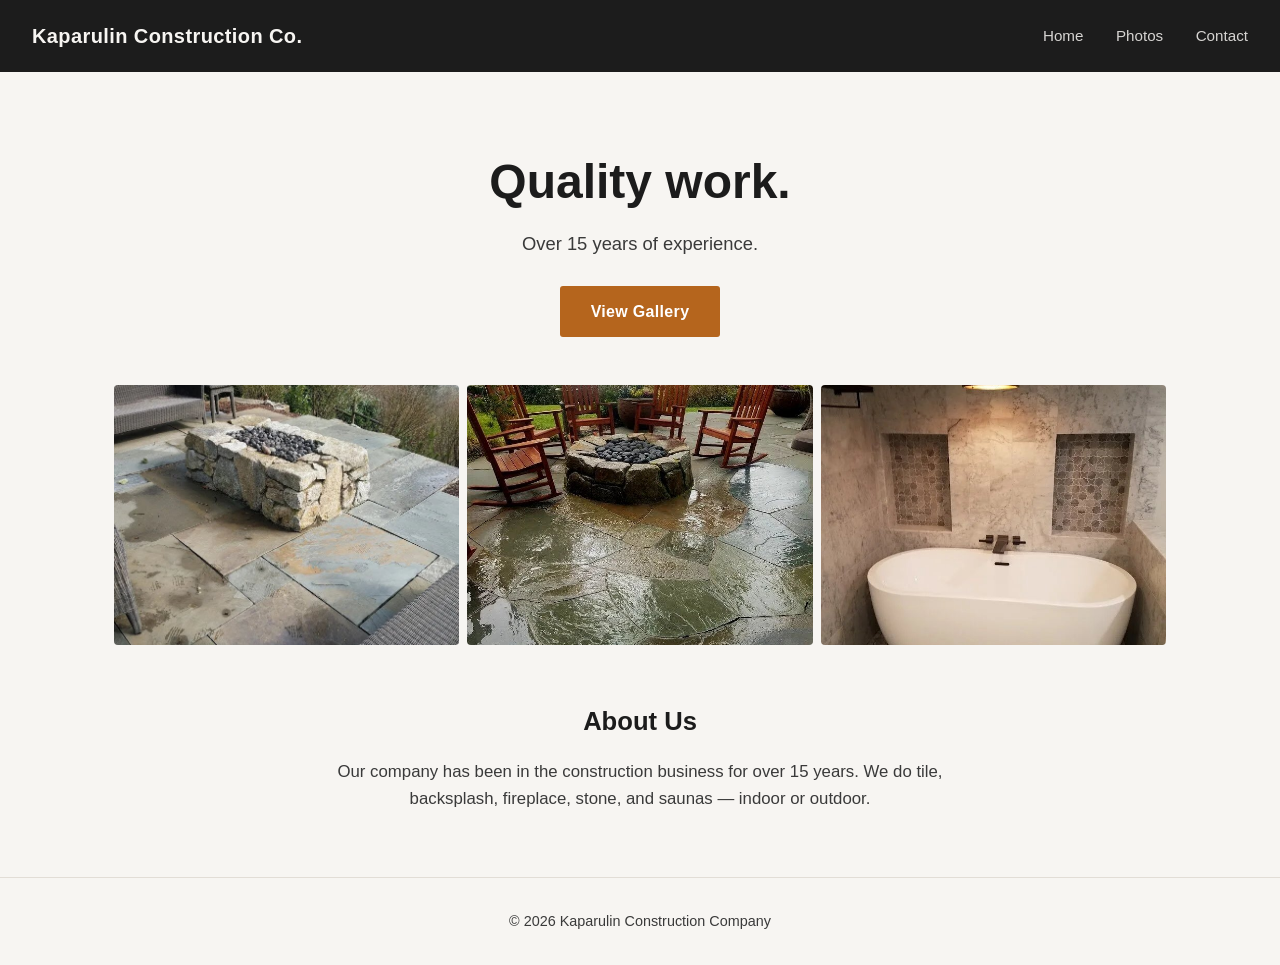
==== index.html @ 2d28776e "Initial site: gallery, home, contact pages" ====
<!DOCTYPE html>
<html lang="en">
<head>
<meta charset="UTF-8">
<meta name="viewport" content="width=device-width, initial-scale=1.0">
<title>Kaparulin Construction Company</title>
<meta name="description" content="Kaparulin Construction Company — tile, backsplash, fireplace, stone, and sauna work, indoor or outdoor. Over 15 years of experience.">
<link rel="stylesheet" href="style.css">
</head>
<body>

<header>
  <div class="brand">Kaparulin Construction Co.</div>
  <nav>
    <a href="index.html">Home</a>
    <a href="gallery.html">Photos</a>
    <a href="contact.html">Contact</a>
  </nav>
</header>

<section class="hero">
  <h1>Quality work.</h1>
  <p>Over 15 years of experience.</p>
  <a href="gallery.html" class="cta">View Gallery</a>
</section>

<div class="featured">
  <img src="images/photo01.jpg" alt="Tile and stone construction work" loading="lazy">
  <img src="images/photo03.jpg" alt="Fireplace and stone construction work" loading="lazy">
  <img src="images/photo02.jpg" alt="Sauna and tile construction work" loading="lazy">
</div>

<section class="about">
  <h2>About Us</h2>
  <p>Our company has been in the construction business for over 15 years. We do tile, backsplash, fireplace, stone, and saunas — indoor or outdoor.</p>
</section>

<footer>
  &copy; <span id="year"></span> Kaparulin Construction Company
</footer>

<script>document.getElementById('year').textContent = new Date().getFullYear();</script>
</body>
</html>
---- style.css ----
:root {
  --charcoal: #1c1c1c;
  --stone: #3a3a3a;
  --cream: #f7f5f2;
  --accent: #b5651d;
  --line: #e2ddd6;
}

* { box-sizing: border-box; }

body {
  margin: 0;
  font-family: -apple-system, BlinkMacSystemFont, "Segoe UI", Helvetica, Arial, sans-serif;
  background: var(--cream);
  color: var(--charcoal);
  line-height: 1.6;
}

a { color: inherit; text-decoration: none; }

header {
  display: flex;
  justify-content: space-between;
  align-items: center;
  padding: 1.25rem 2rem;
  background: var(--charcoal);
  color: var(--cream);
  position: sticky;
  top: 0;
  z-index: 100;
}

header .brand {
  font-size: 1.25rem;
  font-weight: 700;
  letter-spacing: 0.02em;
}

nav a {
  margin-left: 1.75rem;
  font-size: 0.95rem;
  font-weight: 500;
  opacity: 0.85;
  transition: opacity 0.15s;
}

nav a:hover { opacity: 1; }

.hero {
  text-align: center;
  padding: 4.5rem 1.5rem 3rem;
}

.hero h1 {
  font-size: clamp(1.9rem, 4vw, 3rem);
  margin: 0 0 0.5rem;
  font-weight: 800;
}

.hero p {
  font-size: 1.15rem;
  color: var(--stone);
  margin: 0;
}

.hero .cta {
  display: inline-block;
  margin-top: 1.75rem;
  padding: 0.8rem 1.9rem;
  background: var(--accent);
  color: #fff;
  border-radius: 3px;
  font-weight: 600;
  letter-spacing: 0.02em;
}

.featured {
  display: grid;
  grid-template-columns: repeat(3, 1fr);
  gap: 0.5rem;
  max-width: 1100px;
  margin: 0 auto 3.5rem;
  padding: 0 1.5rem;
}

.featured img {
  width: 100%;
  height: 260px;
  object-fit: cover;
  border-radius: 4px;
}

.about {
  max-width: 720px;
  margin: 0 auto 4rem;
  padding: 0 1.5rem;
  text-align: center;
}

.about h2 {
  font-size: 1.6rem;
  margin-bottom: 1rem;
}

.about p {
  color: var(--stone);
  font-size: 1.05rem;
}

.gallery-header {
  text-align: center;
  padding: 3rem 1.5rem 2rem;
}

.gallery-header h1 {
  font-size: clamp(1.7rem, 3.5vw, 2.4rem);
  margin: 0;
}

.gallery {
  display: grid;
  grid-template-columns: repeat(auto-fill, minmax(230px, 1fr));
  gap: 0.6rem;
  max-width: 1200px;
  margin: 0 auto;
  padding: 0 1.5rem 4rem;
}

.gallery img {
  width: 100%;
  height: 230px;
  object-fit: cover;
  border-radius: 4px;
  cursor: pointer;
  transition: opacity 0.15s;
  display: block;
}

.gallery img:hover { opacity: 0.85; }

.lightbox {
  display: none;
  position: fixed;
  inset: 0;
  background: rgba(10, 10, 10, 0.92);
  z-index: 1000;
  align-items: center;
  justify-content: center;
  padding: 2rem;
}

.lightbox.open { display: flex; }

.lightbox img {
  max-width: 90vw;
  max-height: 85vh;
  border-radius: 4px;
}

.lightbox .close,
.lightbox .prev,
.lightbox .next {
  position: absolute;
  color: #fff;
  font-size: 2rem;
  cursor: pointer;
  user-select: none;
  padding: 0.5rem 1rem;
}

.lightbox .close { top: 1rem; right: 1.5rem; font-size: 2.2rem; }
.lightbox .prev { left: 0.5rem; top: 50%; transform: translateY(-50%); }
.lightbox .next { right: 0.5rem; top: 50%; transform: translateY(-50%); }

.contact-wrap {
  max-width: 560px;
  margin: 0 auto;
  padding: 4rem 1.5rem 5rem;
  text-align: center;
}

.contact-wrap h1 {
  font-size: clamp(1.7rem, 3.5vw, 2.4rem);
  margin-bottom: 1.5rem;
}

.contact-card {
  background: #fff;
  border: 1px solid var(--line);
  border-radius: 8px;
  padding: 2rem;
  margin-top: 1.5rem;
}

.contact-card .label {
  font-size: 0.85rem;
  text-transform: uppercase;
  letter-spacing: 0.06em;
  color: var(--stone);
  margin-bottom: 0.3rem;
}

.contact-card .value {
  font-size: 1.4rem;
  font-weight: 700;
  margin-bottom: 1.5rem;
}

.contact-card .note {
  font-size: 0.95rem;
  color: var(--stone);
  border-top: 1px solid var(--line);
  padding-top: 1.25rem;
}

footer {
  text-align: center;
  padding: 2rem 1.5rem;
  color: var(--stone);
  font-size: 0.9rem;
  border-top: 1px solid var(--line);
}

@media (max-width: 640px) {
  header { padding: 1rem 1.25rem; }
  nav a { margin-left: 1.1rem; font-size: 0.88rem; }
  .featured { grid-template-columns: 1fr; }
  .featured img { height: 220px; }
}
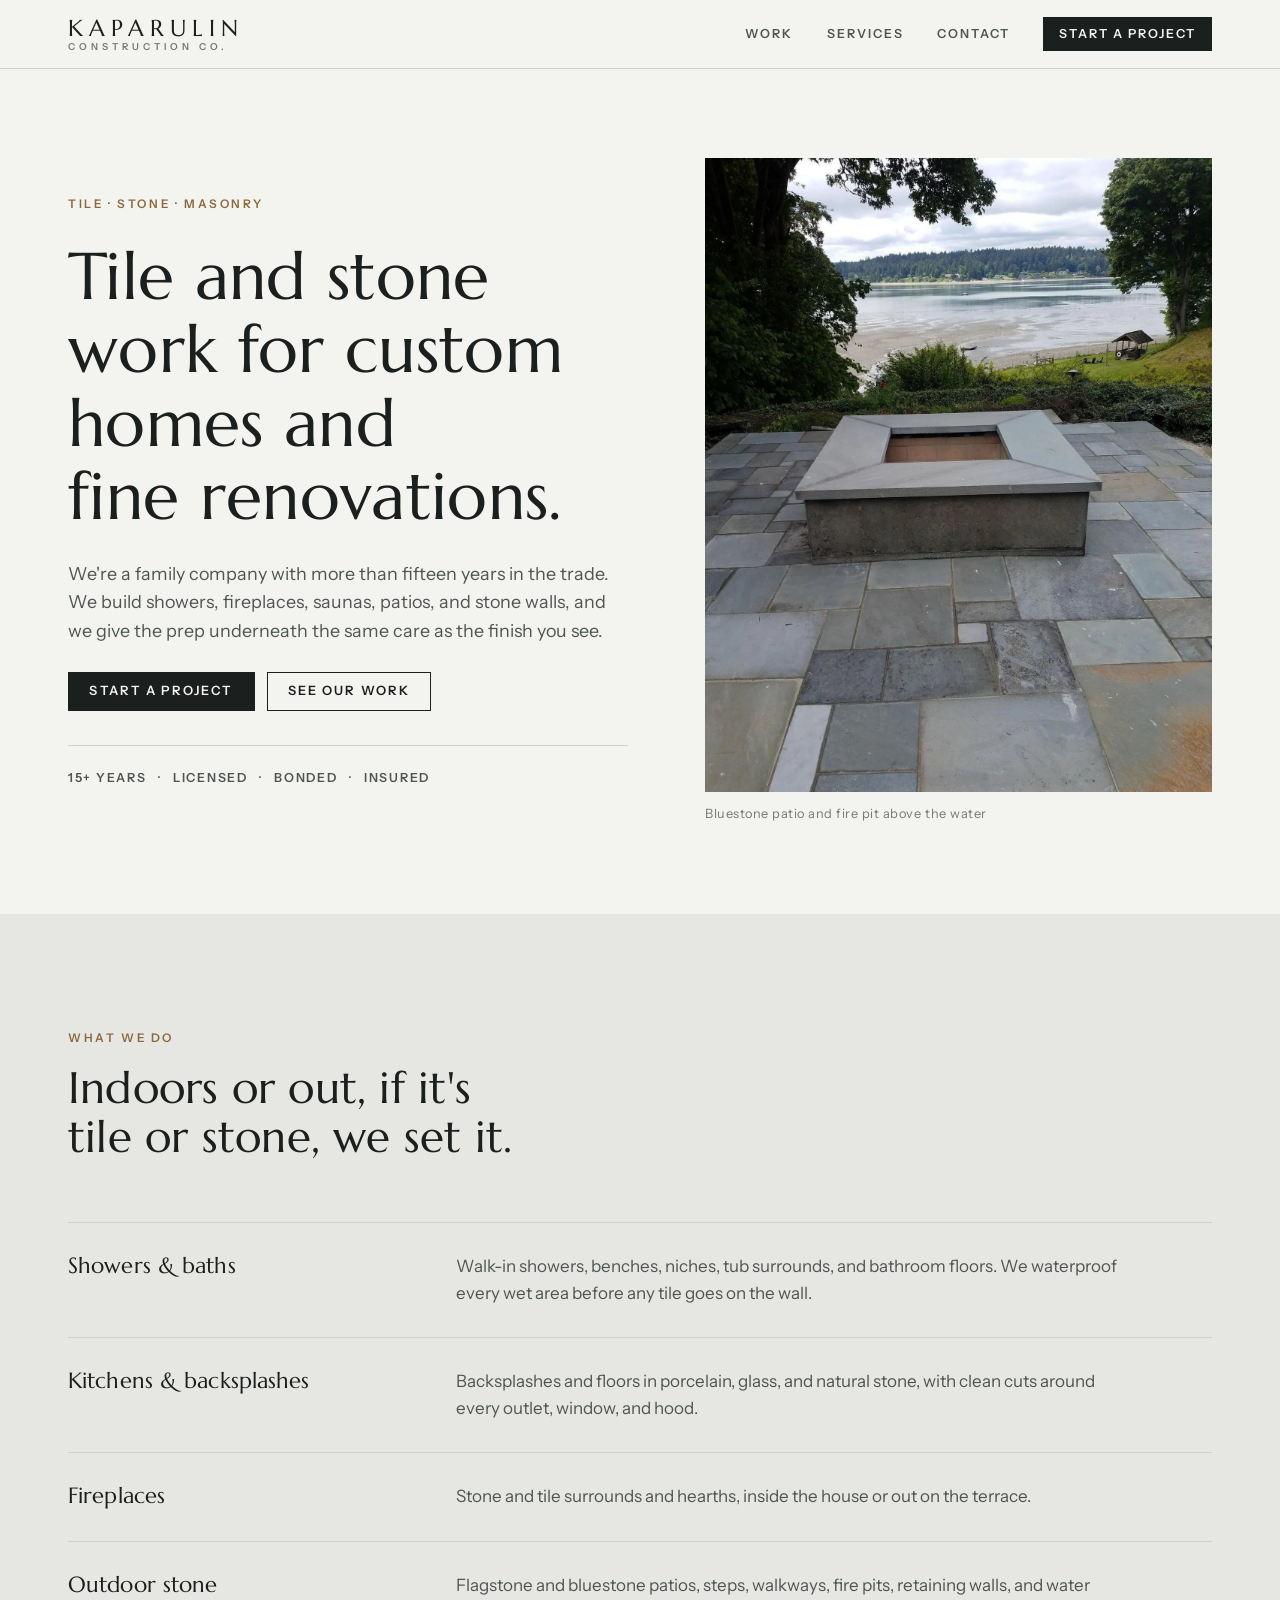
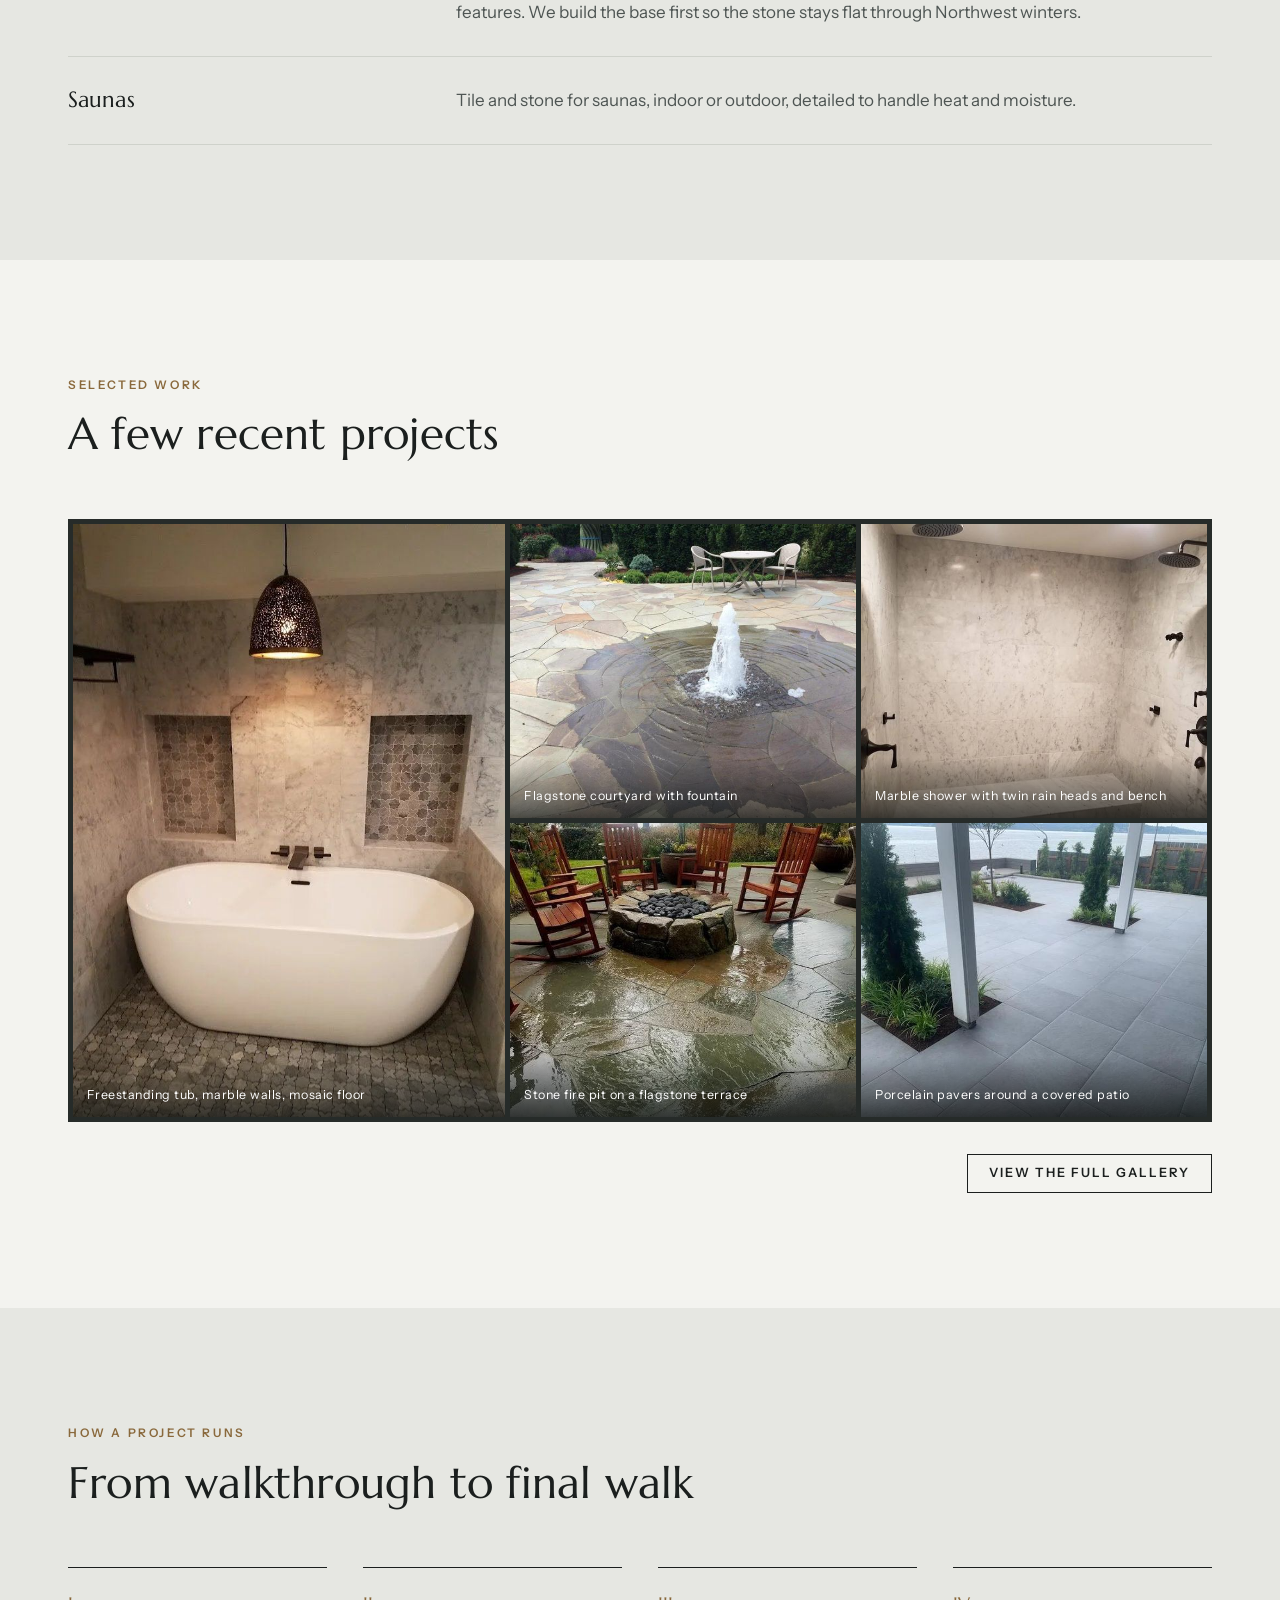
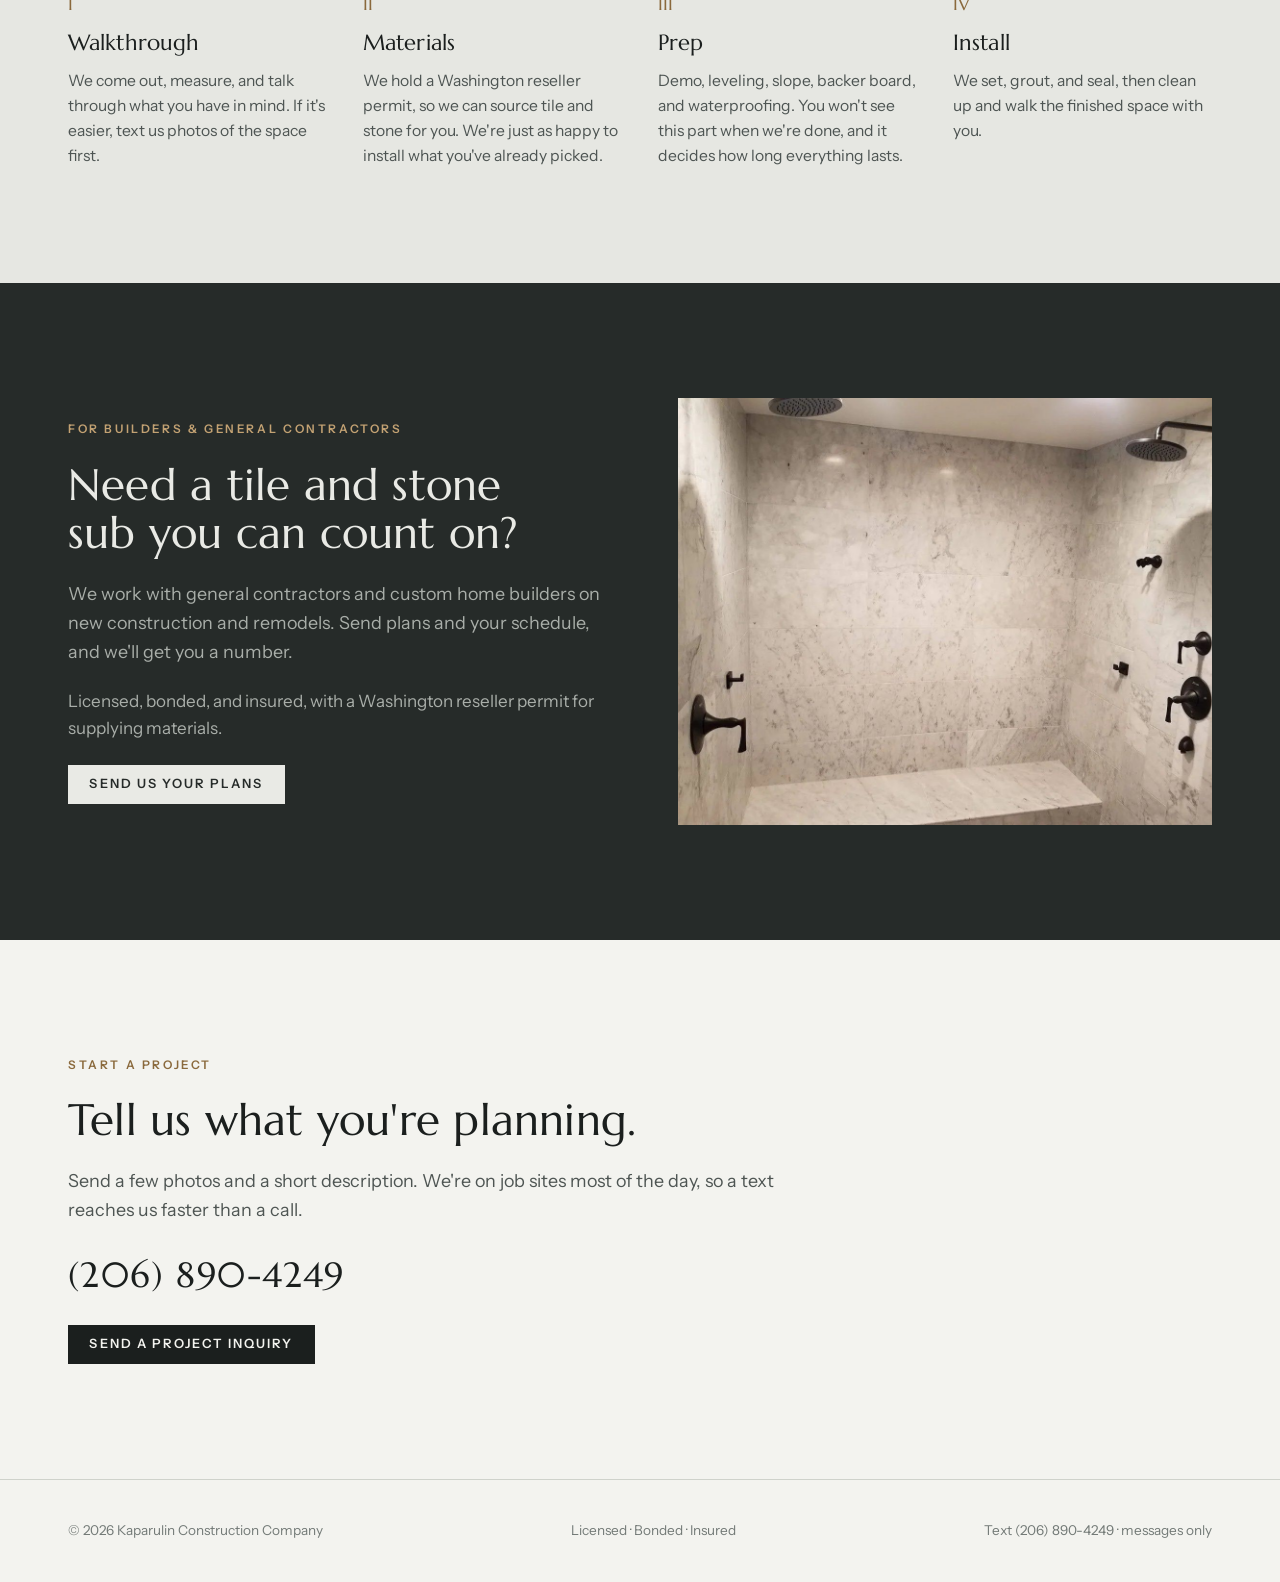
==== commit 3b672bf2: "Initial site" ====
--- a/index.html
+++ b/index.html
@@ -1,44 +1,140 @@
-<!DOCTYPE html>
+<!doctype html>
 <html lang="en">
 <head>
-<meta charset="UTF-8">
-<meta name="viewport" content="width=device-width, initial-scale=1.0">
+<meta charset="utf-8">
+<meta name="viewport" content="width=device-width, initial-scale=1, viewport-fit=cover">
 <title>Kaparulin Construction Company</title>
-<meta name="description" content="Kaparulin Construction Company — tile, backsplash, fireplace, stone, and sauna work, indoor or outdoor. Over 15 years of experience.">
+<meta name="description" content="Tile, stone, and masonry for custom homes and high-end renovations. Showers, backsplashes, fireplaces, saunas, patios, and outdoor stone. Licensed, bonded, and insured.">
+<link rel="canonical" href="https://kaparulinconstruction.com/">
+<meta property="og:title" content="Kaparulin Construction Company">
+<meta property="og:description" content="Tile, stone, and masonry for custom homes and high-end renovations. Showers, backsplashes, fireplaces, saunas, patios, and outdoor stone. Licensed, bonded, and insured.">
+<meta property="og:image" content="https://kaparulinconstruction.com/images/full/photo25.jpg">
+<meta property="og:type" content="website">
+<meta name="theme-color" content="#F3F3EF">
+<link rel="icon" href="data:image/svg+xml,<svg xmlns='http://www.w3.org/2000/svg' viewBox='0 0 64 64'><rect width='64' height='64' fill='%23262B29'/><text x='32' y='44' font-family='Georgia,serif' font-size='34' text-anchor='middle' fill='%23E9EAE5'>K</text></svg>">
+<link rel="preconnect" href="https://fonts.googleapis.com"><link rel="preconnect" href="https://fonts.gstatic.com" crossorigin><link rel="stylesheet" href="https://fonts.googleapis.com/css2?family=Instrument+Sans:wght@400;500;600&family=Marcellus&display=swap">
 <link rel="stylesheet" href="style.css">
+<script type="application/ld+json">{"@context": "https://schema.org", "@type": "HomeAndConstructionBusiness", "name": "Kaparulin Construction Company", "url": "https://kaparulinconstruction.com", "telephone": "+12068904249", "image": "https://kaparulinconstruction.com/images/full/photo25.jpg", "description": "Tile, stone, and masonry for custom homes and high-end renovations: showers, backsplashes, fireplaces, saunas, patios, and outdoor stone.", "areaServed": "Puget Sound, Washington"}</script>
 </head>
 <body>
-
-<header>
-  <div class="brand">Kaparulin Construction Co.</div>
-  <nav>
-    <a href="index.html">Home</a>
-    <a href="gallery.html">Photos</a>
-    <a href="contact.html">Contact</a>
-  </nav>
+<header class="site-header">
+  <div class="wrap">
+    <a class="mark" href="index.html" aria-label="Kaparulin Construction Company, home">
+      <span class="mark__name">KAPARULIN</span>
+      <span class="mark__sub">Construction Co.</span>
+    </a>
+    <nav class="nav" aria-label="Main">
+      <a href="gallery.html">Work</a>
+      <a class="hide-sm" href="index.html#services">Services</a>
+      <a href="contact.html">Contact</a>
+      <a class="btn" href="contact.html">Start a project</a>
+    </nav>
+  </div>
 </header>
 
+<main>
 <section class="hero">
-  <h1>Quality work.</h1>
-  <p>Over 15 years of experience.</p>
-  <a href="gallery.html" class="cta">View Gallery</a>
+  <div class="wrap">
+    <div class="hero__text">
+      <p class="eyebrow">Tile &middot; Stone &middot; Masonry</p>
+      <h1>Tile and stone work for custom homes and fine renovations.</h1>
+      <p class="lede">We're a family company with more than fifteen years in the trade. We build showers, fireplaces, saunas, patios, and stone walls, and we give the prep underneath the same care as the finish you see.</p>
+      <div class="hero__actions">
+        <a class="btn" href="contact.html">Start a project</a>
+        <a class="btn btn--ghost" href="gallery.html">See our work</a>
+      </div>
+      <ul class="creds">
+        <li>15+ years</li>
+        <li>Licensed</li>
+        <li>Bonded</li>
+        <li>Insured</li>
+      </ul>
+    </div>
+    <figure class="hero__figure">
+      <img src="images/full/photo25.jpg" alt="Bluestone patio and fire pit above the water" fetchpriority="high">
+      <figcaption class="caption">Bluestone patio and fire pit above the water</figcaption>
+    </figure>
+  </div>
 </section>
 
-<div class="featured">
-  <img src="images/photo01.jpg" alt="Tile and stone construction work" loading="lazy">
-  <img src="images/photo03.jpg" alt="Fireplace and stone construction work" loading="lazy">
-  <img src="images/photo02.jpg" alt="Sauna and tile construction work" loading="lazy">
-</div>
-
-<section class="about">
-  <h2>About Us</h2>
-  <p>Our company has been in the construction business for over 15 years. We do tile, backsplash, fireplace, stone, and saunas — indoor or outdoor.</p>
+<section class="section section--band" id="services">
+  <div class="wrap">
+    <div class="section__head">
+      <p class="eyebrow">What we do</p>
+      <h2>Indoors or out, if it's tile or stone, we set it.</h2>
+    </div>
+    <ul class="services">
+      <li class="service"><h3>Showers &amp; baths</h3><p>Walk-in showers, benches, niches, tub surrounds, and bathroom floors. We waterproof every wet area before any tile goes on the wall.</p></li>
+      <li class="service"><h3>Kitchens &amp; backsplashes</h3><p>Backsplashes and floors in porcelain, glass, and natural stone, with clean cuts around every outlet, window, and hood.</p></li>
+      <li class="service"><h3>Fireplaces</h3><p>Stone and tile surrounds and hearths, inside the house or out on the terrace.</p></li>
+      <li class="service"><h3>Outdoor stone</h3><p>Flagstone and bluestone patios, steps, walkways, fire pits, retaining walls, and water features. We build the base first so the stone stays flat through Northwest winters.</p></li>
+      <li class="service"><h3>Saunas</h3><p>Tile and stone for saunas, indoor or outdoor, detailed to handle heat and moisture.</p></li>
+    </ul>
+  </div>
 </section>
 
-<footer>
-  &copy; <span id="year"></span> Kaparulin Construction Company
+<section class="section">
+  <div class="wrap">
+    <div class="section__head">
+      <p class="eyebrow">Selected work</p>
+      <h2>A few recent projects</h2>
+    </div>
+    <div class="tilewall">
+      <a href="gallery.html"><img src="images/full/photo02.jpg" alt="Freestanding tub, marble walls, mosaic floor" loading="lazy" decoding="async"><span>Freestanding tub, marble walls, mosaic floor</span></a>
+      <a href="gallery.html"><img src="images/thumb/photo29.jpg" alt="Flagstone courtyard with fountain" loading="lazy" decoding="async"><span>Flagstone courtyard with fountain</span></a>
+      <a href="gallery.html"><img src="images/thumb/photo21.jpg" alt="Marble shower with twin rain heads and bench" loading="lazy" decoding="async"><span>Marble shower with twin rain heads and bench</span></a>
+      <a href="gallery.html"><img src="images/thumb/photo03.jpg" alt="Stone fire pit on a flagstone terrace" loading="lazy" decoding="async"><span>Stone fire pit on a flagstone terrace</span></a>
+      <a href="gallery.html"><img src="images/thumb/photo44.jpg" alt="Porcelain pavers around a covered patio" loading="lazy" decoding="async"><span>Porcelain pavers around a covered patio</span></a>
+    </div>
+    <div class="section__foot"><a class="btn btn--ghost" href="gallery.html">View the full gallery</a></div>
+  </div>
+</section>
+
+<section class="section section--band">
+  <div class="wrap">
+    <div class="section__head">
+      <p class="eyebrow">How a project runs</p>
+      <h2>From walkthrough to final walk</h2>
+    </div>
+    <ol class="steps">
+      <li><h3>Walkthrough</h3><p>We come out, measure, and talk through what you have in mind. If it's easier, text us photos of the space first.</p></li>
+      <li><h3>Materials</h3><p>We hold a Washington reseller permit, so we can source tile and stone for you. We're just as happy to install what you've already picked.</p></li>
+      <li><h3>Prep</h3><p>Demo, leveling, slope, backer board, and waterproofing. You won't see this part when we're done, and it decides how long everything lasts.</p></li>
+      <li><h3>Install</h3><p>We set, grout, and seal, then clean up and walk the finished space with you.</p></li>
+    </ol>
+  </div>
+</section>
+
+<section class="section section--grout">
+  <div class="wrap split">
+    <div class="split__text">
+      <p class="eyebrow">For builders &amp; general contractors</p>
+      <h2>Need a tile and stone sub you can count on?</h2>
+      <p class="lede">We work with general contractors and custom home builders on new construction and remodels. Send plans and your schedule, and we'll get you a number.</p>
+      <p>Licensed, bonded, and insured, with a Washington reseller permit for supplying materials.</p>
+      <div><a class="btn btn--light" href="contact.html">Send us your plans</a></div>
+    </div>
+    <img src="images/full/photo21.jpg" alt="Marble shower with twin rain heads and bench" loading="lazy" decoding="async">
+  </div>
+</section>
+
+<section class="section">
+  <div class="wrap cta">
+    <p class="eyebrow">Start a project</p>
+    <h2>Tell us what you're planning.</h2>
+    <p class="lede">Send a few photos and a short description. We're on job sites most of the day, so a text reaches us faster than a call.</p>
+    <a class="phone" href="sms:+12068904249">(206) 890-4249</a>
+    <a class="btn" href="contact.html">Send a project inquiry</a>
+  </div>
+</section>
+</main>
+<footer class="site-footer">
+  <div class="wrap">
+    <div>&copy; <span data-year>2026</span> Kaparulin Construction Company</div>
+    <div>Licensed &middot; Bonded &middot; Insured</div>
+    <div>Text <a href="sms:+12068904249">(206) 890-4249</a> &middot; messages only</div>
+  </div>
 </footer>
-
-<script>document.getElementById('year').textContent = new Date().getFullYear();</script>
+<script src="main.js"></script>
 </body>
 </html>
--- a/style.css
+++ b/style.css
@@ -1,229 +1,249 @@
+/* Kaparulin Construction Company */
 :root {
-  --charcoal: #1c1c1c;
-  --stone: #3a3a3a;
-  --cream: #f7f5f2;
-  --accent: #b5651d;
-  --line: #e2ddd6;
-}
-
-* { box-sizing: border-box; }
-
+  --page: #F3F3EF;
+  --band: #E6E7E2;
+  --line: #CFD2CB;
+  --ink: #1B1F1E;
+  --ink-2: #4E5553;
+  --ink-3: #737A77;
+  --bronze: #8A693C;
+  --bronze-deep: #6E522B;
+  --grout: #262B29;
+  --on-grout: #E9EAE5;
+  --on-grout-2: #A9AEA9;
+  --display: "Marcellus", "Trajan Pro", Georgia, "Times New Roman", serif;
+  --body: "Instrument Sans", "Helvetica Neue", Arial, system-ui, sans-serif;
+  --gutter: clamp(16px, 4vw, 48px);
+  --max: 1240px;
+  color-scheme: light;
+}
+
+*, *::before, *::after { box-sizing: border-box; }
+html { -webkit-text-size-adjust: 100%; scroll-behavior: smooth; }
 body {
   margin: 0;
-  font-family: -apple-system, BlinkMacSystemFont, "Segoe UI", Helvetica, Arial, sans-serif;
-  background: var(--cream);
-  color: var(--charcoal);
+  background: var(--page);
+  color: var(--ink);
+  font-family: var(--body);
+  font-size: 17px;
   line-height: 1.6;
-}
-
-a { color: inherit; text-decoration: none; }
-
-header {
-  display: flex;
-  justify-content: space-between;
-  align-items: center;
-  padding: 1.25rem 2rem;
-  background: var(--charcoal);
-  color: var(--cream);
-  position: sticky;
-  top: 0;
-  z-index: 100;
-}
-
-header .brand {
-  font-size: 1.25rem;
-  font-weight: 700;
-  letter-spacing: 0.02em;
-}
-
-nav a {
-  margin-left: 1.75rem;
-  font-size: 0.95rem;
-  font-weight: 500;
-  opacity: 0.85;
-  transition: opacity 0.15s;
-}
-
-nav a:hover { opacity: 1; }
-
-.hero {
-  text-align: center;
-  padding: 4.5rem 1.5rem 3rem;
-}
-
-.hero h1 {
-  font-size: clamp(1.9rem, 4vw, 3rem);
-  margin: 0 0 0.5rem;
-  font-weight: 800;
-}
-
-.hero p {
-  font-size: 1.15rem;
-  color: var(--stone);
+  -webkit-font-smoothing: antialiased;
+}
+img { display: block; max-width: 100%; height: auto; }
+a { color: inherit; }
+[hidden] { display: none !important; }
+
+.wrap { width: 100%; max-width: var(--max); margin-inline: auto; padding-inline: var(--gutter); }
+
+h1, h2, h3 {
+  font-family: var(--display);
+  font-weight: 400;
+  line-height: 1.12;
+  letter-spacing: 0.005em;
+  text-wrap: balance;
   margin: 0;
 }
-
-.hero .cta {
-  display: inline-block;
-  margin-top: 1.75rem;
-  padding: 0.8rem 1.9rem;
-  background: var(--accent);
-  color: #fff;
-  border-radius: 3px;
+h1 { font-size: clamp(2.35rem, 5.2vw, 4.1rem); }
+h2 { font-size: clamp(1.9rem, 3.4vw, 2.75rem); }
+h3 { font-size: 1.4rem; }
+p { margin: 0; max-width: 62ch; }
+
+.eyebrow {
+  font-family: var(--body);
+  font-size: 0.74rem;
   font-weight: 600;
-  letter-spacing: 0.02em;
-}
-
-.featured {
-  display: grid;
-  grid-template-columns: repeat(3, 1fr);
-  gap: 0.5rem;
-  max-width: 1100px;
-  margin: 0 auto 3.5rem;
-  padding: 0 1.5rem;
-}
-
-.featured img {
-  width: 100%;
-  height: 260px;
-  object-fit: cover;
-  border-radius: 4px;
-}
-
-.about {
-  max-width: 720px;
-  margin: 0 auto 4rem;
-  padding: 0 1.5rem;
-  text-align: center;
-}
-
-.about h2 {
-  font-size: 1.6rem;
-  margin-bottom: 1rem;
-}
-
-.about p {
-  color: var(--stone);
-  font-size: 1.05rem;
-}
-
-.gallery-header {
-  text-align: center;
-  padding: 3rem 1.5rem 2rem;
-}
-
-.gallery-header h1 {
-  font-size: clamp(1.7rem, 3.5vw, 2.4rem);
-  margin: 0;
-}
-
-.gallery {
-  display: grid;
-  grid-template-columns: repeat(auto-fill, minmax(230px, 1fr));
-  gap: 0.6rem;
-  max-width: 1200px;
-  margin: 0 auto;
-  padding: 0 1.5rem 4rem;
-}
-
-.gallery img {
-  width: 100%;
-  height: 230px;
-  object-fit: cover;
-  border-radius: 4px;
+  letter-spacing: 0.22em;
+  text-transform: uppercase;
+  color: var(--bronze);
+}
+.lede { font-size: 1.12rem; color: var(--ink-2); }
+
+/* Buttons */
+.btn {
+  display: inline-flex; align-items: center; justify-content: center; gap: 0.6em;
+  padding: 0.95em 1.6em;
+  font: 600 0.8rem/1 var(--body);
+  letter-spacing: 0.16em; text-transform: uppercase;
+  text-decoration: none;
+  border: 1px solid var(--ink);
+  background: var(--ink); color: var(--page);
   cursor: pointer;
-  transition: opacity 0.15s;
-  display: block;
-}
-
-.gallery img:hover { opacity: 0.85; }
-
-.lightbox {
-  display: none;
-  position: fixed;
-  inset: 0;
-  background: rgba(10, 10, 10, 0.92);
-  z-index: 1000;
-  align-items: center;
-  justify-content: center;
-  padding: 2rem;
-}
-
-.lightbox.open { display: flex; }
-
-.lightbox img {
-  max-width: 90vw;
-  max-height: 85vh;
-  border-radius: 4px;
-}
-
-.lightbox .close,
-.lightbox .prev,
-.lightbox .next {
-  position: absolute;
-  color: #fff;
-  font-size: 2rem;
-  cursor: pointer;
-  user-select: none;
-  padding: 0.5rem 1rem;
-}
-
-.lightbox .close { top: 1rem; right: 1.5rem; font-size: 2.2rem; }
-.lightbox .prev { left: 0.5rem; top: 50%; transform: translateY(-50%); }
-.lightbox .next { right: 0.5rem; top: 50%; transform: translateY(-50%); }
-
-.contact-wrap {
-  max-width: 560px;
-  margin: 0 auto;
-  padding: 4rem 1.5rem 5rem;
-  text-align: center;
-}
-
-.contact-wrap h1 {
-  font-size: clamp(1.7rem, 3.5vw, 2.4rem);
-  margin-bottom: 1.5rem;
-}
-
-.contact-card {
-  background: #fff;
-  border: 1px solid var(--line);
-  border-radius: 8px;
-  padding: 2rem;
-  margin-top: 1.5rem;
-}
-
-.contact-card .label {
-  font-size: 0.85rem;
-  text-transform: uppercase;
-  letter-spacing: 0.06em;
-  color: var(--stone);
-  margin-bottom: 0.3rem;
-}
-
-.contact-card .value {
-  font-size: 1.4rem;
-  font-weight: 700;
-  margin-bottom: 1.5rem;
-}
-
-.contact-card .note {
-  font-size: 0.95rem;
-  color: var(--stone);
+  transition: background .2s, color .2s, border-color .2s;
+}
+.btn:hover { background: var(--bronze-deep); border-color: var(--bronze-deep); }
+.btn--ghost { background: transparent; color: var(--ink); }
+.btn--ghost:hover { background: var(--ink); color: var(--page); border-color: var(--ink); }
+.btn--light { background: var(--on-grout); color: var(--grout); border-color: var(--on-grout); }
+.btn--light:hover { background: transparent; color: var(--on-grout); border-color: var(--on-grout); }
+a:focus-visible, button:focus-visible, input:focus-visible, select:focus-visible, textarea:focus-visible {
+  outline: 2px solid var(--bronze); outline-offset: 3px;
+}
+
+/* Header */
+.site-header {
+  position: sticky; top: env(safe-area-inset-top, 0px); z-index: 20;
+  background: color-mix(in srgb, var(--page) 90%, transparent);
+  backdrop-filter: blur(10px); -webkit-backdrop-filter: blur(10px);
+  border-bottom: 1px solid var(--line);
+}
+.site-header .wrap { display: flex; align-items: center; justify-content: space-between; gap: 24px; padding-block: 16px; }
+.mark { display: grid; gap: 3px; text-decoration: none; line-height: 1; }
+.mark__name { font-family: var(--display); font-size: 1.45rem; letter-spacing: 0.26em; margin-right: -0.26em; }
+.mark__sub { font-size: 0.6rem; font-weight: 600; letter-spacing: 0.42em; color: var(--ink-3); text-transform: uppercase; }
+.nav { display: flex; align-items: center; gap: clamp(14px, 2.6vw, 34px); }
+.nav a { font-size: 0.78rem; font-weight: 600; letter-spacing: 0.16em; text-transform: uppercase; text-decoration: none; color: var(--ink-2); }
+.nav a:hover, .nav a[aria-current="page"] { color: var(--ink); }
+.nav a[aria-current="page"] { box-shadow: inset 0 -1px 0 var(--bronze); }
+.nav .btn { color: var(--page); padding: 0.8em 1.2em; }
+.nav .btn:hover { color: var(--page); }
+
+/* Hero */
+.hero .wrap {
+  display: grid; grid-template-columns: 1.05fr 0.95fr; gap: clamp(32px, 6vw, 88px);
+  align-items: center; padding-block: clamp(40px, 7vw, 96px);
+}
+.hero__text { display: grid; gap: 26px; }
+.hero__actions { display: flex; flex-wrap: wrap; gap: 12px; }
+.hero__figure { margin: 0; display: grid; gap: 12px; }
+.hero__figure img { width: 100%; aspect-ratio: 4 / 5; object-fit: cover; }
+.caption { font-size: 0.8rem; color: var(--ink-3); letter-spacing: 0.04em; }
+
+.creds {
+  display: flex; flex-wrap: wrap; gap: 10px 0;
+  list-style: none; margin: 8px 0 0; padding: 22px 0 0;
   border-top: 1px solid var(--line);
-  padding-top: 1.25rem;
-}
-
-footer {
-  text-align: center;
-  padding: 2rem 1.5rem;
-  color: var(--stone);
-  font-size: 0.9rem;
-  border-top: 1px solid var(--line);
-}
-
+  font-size: 0.78rem; font-weight: 600; letter-spacing: 0.14em; text-transform: uppercase; color: var(--ink-2);
+}
+.creds li:not(:last-child)::after { content: "·"; margin-inline: 0.9em; color: var(--bronze); }
+
+/* Sections */
+.section { padding-block: clamp(64px, 9vw, 120px); }
+.section--band { background: var(--band); }
+.section--grout { background: var(--grout); color: var(--on-grout); }
+.section--grout .lede, .section--grout p { color: var(--on-grout-2); }
+.section--grout .eyebrow { color: #C3A273; }
+.section__head { display: grid; gap: 16px; margin-bottom: clamp(36px, 5vw, 60px); max-width: 720px; }
+
+/* Services */
+.services { list-style: none; margin: 0; padding: 0; border-top: 1px solid var(--line); }
+.service {
+  display: grid; grid-template-columns: minmax(180px, 0.9fr) 2fr; gap: 12px 48px;
+  padding-block: 30px; border-bottom: 1px solid var(--line);
+}
+.service p { color: var(--ink-2); }
+
+/* Featured work, set like tile with dark grout joints */
+.tilewall {
+  display: grid; grid-template-columns: 1.25fr 1fr 1fr; grid-template-rows: repeat(2, minmax(0, 1fr));
+  gap: 5px; padding: 5px; background: var(--grout);
+}
+.tilewall a { position: relative; display: block; overflow: hidden; min-height: 0; }
+.tilewall a:first-child { grid-row: span 2; }
+.tilewall img { width: 100%; height: 100%; object-fit: cover; aspect-ratio: 4 / 3.4; transition: transform .6s ease; }
+.tilewall a:first-child img { aspect-ratio: auto; }
+.tilewall a:hover img { transform: scale(1.03); }
+.tilewall span {
+  position: absolute; left: 0; right: 0; bottom: 0; padding: 28px 14px 12px;
+  font-size: 0.78rem; letter-spacing: 0.04em; color: #fff;
+  background: linear-gradient(transparent, rgba(15,18,17,.72));
+}
+.section__foot { margin-top: 32px; display: flex; justify-content: flex-end; }
+
+/* Process */
+.steps { list-style: none; margin: 0; padding: 0; display: grid; grid-template-columns: repeat(4, 1fr); gap: 36px; counter-reset: step; }
+.steps li { display: grid; gap: 12px; align-content: start; padding-top: 22px; border-top: 1px solid var(--ink); counter-increment: step; }
+.steps li::before { content: counter(step, upper-roman); font-family: var(--display); font-size: 1.1rem; color: var(--bronze); }
+.steps p { color: var(--ink-2); font-size: 0.98rem; }
+
+/* Builders */
+.split { display: grid; grid-template-columns: 1fr 1fr; gap: clamp(36px, 6vw, 88px); align-items: center; }
+.split__text { display: grid; gap: 22px; }
+.split img { width: 100%; aspect-ratio: 5 / 4; object-fit: cover; }
+
+/* Closing call to action */
+.cta { text-align: left; display: grid; gap: 22px; justify-items: start; }
+.phone { font-family: var(--display); font-size: clamp(1.6rem, 3vw, 2.2rem); letter-spacing: 0.04em; text-decoration: none; }
+
+/* Footer */
+.site-footer { border-top: 1px solid var(--line); padding-block: 40px; font-size: 0.85rem; color: var(--ink-3); }
+.site-footer .wrap { display: flex; flex-wrap: wrap; justify-content: space-between; gap: 18px 40px; }
+.site-footer a { text-decoration: none; }
+.site-footer a:hover { color: var(--ink); }
+
+/* Page heading for inner pages */
+.page-head .wrap { display: grid; gap: 18px; padding-block: clamp(48px, 7vw, 88px) clamp(28px, 4vw, 44px); }
+
+/* Gallery */
+.filters { display: flex; flex-wrap: wrap; gap: 8px; margin-bottom: 28px; }
+.filter {
+  font: 600 0.74rem/1 var(--body); letter-spacing: 0.14em; text-transform: uppercase;
+  padding: 0.85em 1.2em; border: 1px solid var(--line); background: transparent; color: var(--ink-2); cursor: pointer;
+}
+.filter:hover { border-color: var(--ink); color: var(--ink); }
+.filter[aria-pressed="true"] { background: var(--ink); border-color: var(--ink); color: var(--page); }
+.filter small { font-weight: 500; opacity: .6; margin-left: .4em; letter-spacing: .04em; }
+.grid { display: grid; grid-template-columns: repeat(auto-fill, minmax(230px, 1fr)); gap: 6px; }
+.grid button { padding: 0; border: 0; background: var(--band); cursor: zoom-in; overflow: hidden; display: block; width: 100%; }
+.grid img { width: 100%; aspect-ratio: 4 / 5; object-fit: cover; transition: transform .5s ease, opacity .3s; }
+.grid button:hover img { transform: scale(1.04); }
+
+.lightbox { border: 0; padding: 0; background: transparent; max-width: 100vw; max-height: 100vh; width: 100vw; height: 100vh; margin: 0; }
+.lightbox::backdrop { background: rgba(14,16,15,.94); }
+.lightbox__inner { position: relative; width: 100%; height: 100%; display: grid; grid-template-rows: 1fr auto; place-items: center; padding: 56px 16px 20px; gap: 14px; }
+.lightbox img { max-width: min(100%, 1400px); max-height: 100%; object-fit: contain; min-height: 0; }
+.lightbox__cap { color: #D9DBD6; font-size: 0.9rem; letter-spacing: .03em; text-align: center; }
+.lightbox__btn {
+  position: absolute; border: 1px solid rgba(255,255,255,.3); background: rgba(20,22,21,.5); color: #fff;
+  width: 48px; height: 48px; font-size: 1.3rem; cursor: pointer; display: grid; place-items: center;
+}
+.lightbox__btn:hover { background: rgba(255,255,255,.14); }
+.lightbox__close { top: 12px; right: 12px; }
+.lightbox__prev { left: 12px; top: 50%; transform: translateY(-50%); }
+.lightbox__next { right: 12px; top: 50%; transform: translateY(-50%); }
+
+/* Contact */
+.contact { display: grid; grid-template-columns: 1.4fr 1fr; gap: clamp(36px, 6vw, 88px); align-items: start; }
+.form { display: grid; grid-template-columns: 1fr 1fr; gap: 20px; }
+.field { display: grid; gap: 7px; }
+.field--full { grid-column: 1 / -1; }
+.field label { font-size: 0.74rem; font-weight: 600; letter-spacing: 0.14em; text-transform: uppercase; color: var(--ink-2); }
+.field label em { font-style: normal; font-weight: 500; letter-spacing: .04em; text-transform: none; color: var(--ink-3); }
+.field input, .field select, .field textarea {
+  font: 400 1rem/1.4 var(--body); color: var(--ink);
+  background: #FBFBF9; border: 1px solid var(--line); border-radius: 0; padding: 0.85em 0.9em; width: 100%;
+}
+.field textarea { min-height: 150px; resize: vertical; }
+.field input:focus, .field select:focus, .field textarea:focus { border-color: var(--ink); outline: none; box-shadow: 0 0 0 1px var(--ink); }
+.form__foot { grid-column: 1 / -1; display: flex; flex-wrap: wrap; align-items: center; gap: 16px 24px; }
+.form__note { font-size: 0.88rem; color: var(--ink-3); }
+.status { grid-column: 1 / -1; padding: 16px 18px; border-left: 2px solid var(--bronze); background: var(--band); font-size: 0.95rem; }
+.aside { display: grid; gap: 28px; padding: clamp(24px, 3vw, 36px); background: var(--grout); color: var(--on-grout); }
+.aside p { color: var(--on-grout-2); font-size: 0.95rem; }
+.aside .eyebrow { color: #C3A273; }
+.aside__block { display: grid; gap: 10px; }
+.copy { font: 600 0.7rem/1 var(--body); letter-spacing: .14em; text-transform: uppercase; background: transparent; color: var(--on-grout); border: 1px solid rgba(233,234,229,.35); padding: .75em 1em; cursor: pointer; justify-self: start; }
+.copy:hover { border-color: var(--on-grout); }
+
+/* Responsive */
+@media (max-width: 900px) {
+  .hero .wrap, .split, .contact { grid-template-columns: 1fr; }
+  .hero__figure img { aspect-ratio: 5 / 4; }
+  .steps { grid-template-columns: 1fr 1fr; }
+  .service { grid-template-columns: 1fr; }
+}
 @media (max-width: 640px) {
-  header { padding: 1rem 1.25rem; }
-  nav a { margin-left: 1.1rem; font-size: 0.88rem; }
-  .featured { grid-template-columns: 1fr; }
-  .featured img { height: 220px; }
-}
+  body { font-size: 16px; }
+  .nav .btn, .nav .hide-sm { display: none; }
+  .mark__name { font-size: 1.2rem; }
+  .tilewall { grid-template-columns: 1fr 1fr; grid-template-rows: auto; }
+  .tilewall a:first-child { grid-column: 1 / -1; grid-row: auto; }
+  .tilewall a:first-child img { aspect-ratio: 4 / 3; }
+  .steps { grid-template-columns: 1fr; }
+  .form { grid-template-columns: 1fr; }
+  .grid { grid-template-columns: repeat(2, 1fr); gap: 4px; }
+  .lightbox__prev, .lightbox__next { top: auto; bottom: 14px; transform: none; }
+}
+@media (prefers-reduced-motion: reduce) {
+  html { scroll-behavior: auto; }
+  *, *::before, *::after { transition: none !important; animation: none !important; }
+}
